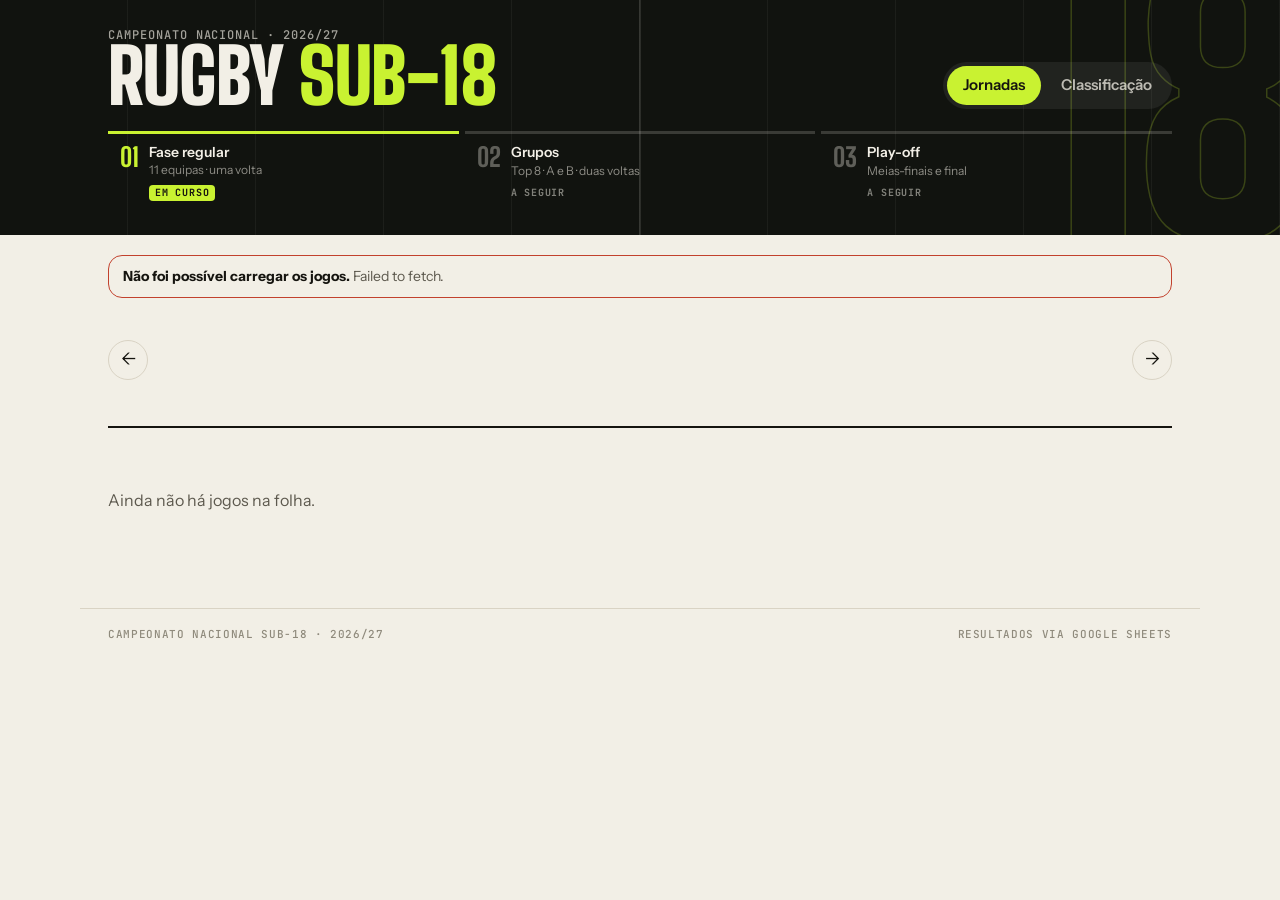
==== index.html @ 081d0318 "Evitar que os browsers usem versões antigas dos ficheiros Co-Authored-By: Claude Opus 5.5 <noreply@a" ====
<!doctype html>
<html lang="pt-PT">
<head>
<meta charset="utf-8">
<meta name="viewport" content="width=device-width, initial-scale=1">
<title>Jornadas · Rugby Sub-18</title>
<meta name="description" content="Resultados por jornada do Campeonato Nacional de Rugby Sub-18.">
<meta name="theme-color" content="#11130f">
<link rel="icon" href="assets/favicon.svg" type="image/svg+xml">
<link rel="preconnect" href="https://fonts.googleapis.com">
<link rel="preconnect" href="https://fonts.gstatic.com" crossorigin>
<link href="https://fonts.googleapis.com/css2?family=Big+Shoulders+Display:wght@600;800;900&family=Instrument+Sans:wght@400;500;600;700&family=JetBrains+Mono:wght@500;700&display=swap" rel="stylesheet">
<link rel="stylesheet" href="assets/style.css?v=3">
</head>
<body class="page-jornadas">
<a class="skip" href="#main">Saltar para o conteúdo</a>
<header class="masthead">
  <div class="wrap mast-top">
    <a class="brand" href="./">
      <span class="brand-kicker">Campeonato Nacional · <span data-epoca></span></span>
      <span class="brand-title">Rugby <em>Sub‑18</em></span>
    </a>
    <nav class="nav" aria-label="Principal">
      <a href="./" aria-current="page">Jornadas</a>
      <a href="tabela.html">Classificação</a>
    </nav>
  </div>
  <div class="wrap"><ol class="phase-track" id="phase-track" aria-label="Fases do campeonato"></ol></div>
</header>
<main id="main" class="wrap">
  <div id="status"></div>
  <section class="round-nav" aria-label="Escolher jornada">
    <div class="phase-tabs" id="phase-tabs" role="tablist"></div>
    <div class="round-strip">
      <button class="arrow" id="prev" aria-label="Jornada anterior">&#8592;</button>
      <div class="rounds" id="rounds"></div>
      <button class="arrow" id="next" aria-label="Jornada seguinte">&#8594;</button>
    </div>
  </section>
  <section class="round-head" id="round-head" aria-live="polite"></section>
  <section id="matches"></section>
</main>
<footer class="foot wrap">
  <p>Campeonato Nacional Sub‑18 · <span data-epoca></span></p>
  <p>Resultados via Google Sheets</p>
</footer>
<script src="assets/config.js?v=3"></script>
<script src="assets/app.js?v=3"></script>
<script src="assets/jornadas.js?v=3"></script>
</body>
</html>
---- assets/style.css ----
/* ==========================================================================
   Rugby Sub-18 — estilo
   Papel de giz + tinta de quadro de resultados, com um verde-lima de marcação.
   ========================================================================== */
:root {
  --paper: #f2efe6;
  --paper-2: #e8e3d6;
  --card: #fbfaf6;
  --ink: #15140f;
  --ink-2: #5d594e;
  --ink-3: #8f8a7c;
  --line: #d9d3c4;
  --board: #11130f;          /* quadro (sempre escuro) */
  --board-ink: #f2efe6;
  --board-line: rgba(242, 239, 230, .12);
  --lime: #c9f231;
  --lime-ink: #15140f;
  --win: #2f7d32;
  --loss: #c2412d;
  --draw: #8f8a7c;
  --zone: rgba(201, 242, 49, .28);
  --shadow: 0 1px 0 rgba(21, 20, 15, .04), 0 8px 24px -16px rgba(21, 20, 15, .35);

  --f-display: "Big Shoulders Display", "Arial Narrow", sans-serif;
  --f-body: "Instrument Sans", system-ui, sans-serif;
  --f-mono: "JetBrains Mono", ui-monospace, monospace;
  --r: 14px;
  color-scheme: light;
}
@media (prefers-color-scheme: dark) {
  :root {
    --paper: #0e0f0c;
    --paper-2: #181a15;
    --card: #151712;
    --ink: #eeebe2;
    --ink-2: #aaa596;
    --ink-3: #777365;
    --line: #2a2c25;
    --board: #090a08;
    --win: #8fd14f;
    --loss: #ff7a63;
    --zone: rgba(201, 242, 49, .12);
    --shadow: 0 1px 0 rgba(0, 0, 0, .3), 0 10px 30px -18px rgba(0, 0, 0, .8);
    color-scheme: dark;
  }
}

* { box-sizing: border-box; }
html { -webkit-text-size-adjust: 100%; }
body {
  margin: 0;
  background: var(--paper);
  color: var(--ink);
  font: 16px/1.5 var(--f-body);
  -webkit-font-smoothing: antialiased;
}
button { font: inherit; color: inherit; }
a { color: inherit; }
code { font-family: var(--f-mono); font-size: .85em; }
.wrap { width: 100%; max-width: 1120px; margin: 0 auto; padding: 0 16px; }
@media (min-width: 720px) { .wrap { padding: 0 28px; } }
.skip { position: absolute; left: -999px; }
.skip:focus { left: 16px; top: 16px; z-index: 10; background: var(--lime); color: var(--lime-ink); padding: 8px 12px; }
:focus-visible { outline: 2px solid var(--lime); outline-offset: 2px; }

/* ---------- emblema (riscas da camisola) ---------- */
.badge {
  flex: none;
  display: inline-block;
  width: 22px; height: 26px;
  border-radius: 5px 5px 11px 11px;
  box-shadow: inset 0 0 0 1px rgba(0, 0, 0, .18), 0 0 0 1px rgba(127, 127, 127, .25);
  position: relative;
  overflow: hidden;
}
.badge::after { /* gola */
  content: ""; position: absolute; left: 50%; top: -5px;
  width: 10px; height: 10px; margin-left: -5px; border-radius: 50%;
  background: var(--card);
  box-shadow: 0 0 0 1px rgba(127, 127, 127, .25);
}
.badge--empty { background: repeating-linear-gradient(135deg, var(--line) 0 3px, transparent 3px 6px); }

/* ---------- cabeçalho ---------- */
.masthead {
  background: var(--board);
  color: var(--board-ink);
  position: relative;
  overflow: hidden;
  isolation: isolate;
}
.masthead::before { /* linhas do campo */
  content: "";
  position: absolute; inset: 0; z-index: -1;
  background:
    linear-gradient(90deg, transparent calc(50% - 1px), var(--board-line) calc(50% - 1px) calc(50% + 1px), transparent calc(50% + 1px)),
    repeating-linear-gradient(90deg, transparent 0 calc(10% - 1px), rgba(242, 239, 230, .05) calc(10% - 1px) 10%);
}
.masthead::after { /* "18" gigante em contorno */
  content: "18";
  position: absolute; right: -2vw; top: -.22em; z-index: -1;
  font: 900 clamp(180px, 30vw, 360px)/1 var(--f-display);
  color: transparent;
  -webkit-text-stroke: 1.5px rgba(201, 242, 49, .22);
  letter-spacing: -.02em;
  pointer-events: none;
}
.mast-top {
  display: flex; align-items: flex-end; justify-content: space-between; gap: 16px;
  flex-wrap: wrap;
  padding-top: 28px; padding-bottom: 22px;
}
.brand { text-decoration: none; display: grid; gap: 2px; }
.brand-kicker {
  font: 500 12px/1.2 var(--f-mono);
  letter-spacing: .08em; text-transform: uppercase;
  color: rgba(242, 239, 230, .65);
}
.brand-title {
  font: 900 clamp(44px, 9vw, 76px)/.85 var(--f-display);
  text-transform: uppercase; letter-spacing: -.01em;
}
.brand-title em { font-style: normal; color: var(--lime); }
.nav { display: flex; gap: 4px; background: rgba(242, 239, 230, .07); padding: 4px; border-radius: 999px; }
.nav a {
  text-decoration: none; padding: 8px 16px; border-radius: 999px;
  font-weight: 600; font-size: 15px; color: rgba(242, 239, 230, .75);
}
.nav a:hover { color: var(--board-ink); }
.nav a[aria-current="page"] { background: var(--lime); color: var(--lime-ink); }

/* trilho das fases */
.phase-track {
  list-style: none; margin: 0; padding: 0 0 22px;
  display: grid; grid-template-columns: repeat(3, 1fr); gap: 6px;
}
.phase {
  display: grid; grid-template-columns: auto 1fr; grid-template-rows: auto auto;
  column-gap: 10px;
  padding: 10px 12px 12px;
  border-top: 3px solid rgba(242, 239, 230, .18);
  min-width: 0;
}
.phase-n { font: 800 26px/1 var(--f-display); grid-row: span 2; color: rgba(242, 239, 230, .35); }
.phase-body { display: grid; min-width: 0; }
.phase-name { font-weight: 600; font-size: 14px; line-height: 1.2; }
.phase-desc { font-size: 12px; color: rgba(242, 239, 230, .55); white-space: nowrap; overflow: hidden; text-overflow: ellipsis; }
.phase-tag {
  grid-column: 2; justify-self: start; margin-top: 6px;
  font: 700 10px/1 var(--f-mono); text-transform: uppercase; letter-spacing: .08em;
  color: rgba(242, 239, 230, .5);
}
.phase--done { border-top-color: rgba(201, 242, 49, .5); }
.phase--now { border-top-color: var(--lime); }
.phase--now .phase-n { color: var(--lime); }
.phase--now .phase-tag { color: var(--lime-ink); background: var(--lime); padding: 3px 6px; border-radius: 4px; }
@media (max-width: 640px) {
  .phase { grid-template-columns: 1fr; padding: 8px 2px 0; }
  .phase-n { grid-row: auto; font-size: 20px; }
  .phase-desc { display: none; }
  .phase-tag { grid-column: 1; }
}

/* ---------- avisos ---------- */
#status:not(:empty) { padding-top: 20px; }
.notice {
  border: 1px dashed var(--ink-3); border-radius: var(--r);
  padding: 10px 14px; font-size: 14px; color: var(--ink-2);
}
.notice strong { color: var(--ink); }
.notice--error { border-style: solid; border-color: var(--loss); }
.notice--soft { margin-bottom: 16px; }

/* ---------- separadores de fase ---------- */
.round-nav { padding-top: 28px; }
.phase-tabs { display: flex; gap: 6px; flex-wrap: wrap; }
.phase-tabs--page { padding-top: 28px; }
.ptab {
  border: 1px solid var(--line); background: transparent;
  border-radius: 999px; padding: 7px 14px 7px 8px; cursor: pointer;
  font-weight: 600; font-size: 14px; display: inline-flex; align-items: center; gap: 8px;
}
.ptab-n {
  font: 700 11px/1 var(--f-mono); padding: 4px 5px; border-radius: 999px;
  background: var(--paper-2); color: var(--ink-2);
}
.ptab:hover:not(:disabled) { border-color: var(--ink-3); }
.ptab[aria-selected="true"] { background: var(--ink); color: var(--paper); border-color: var(--ink); }
.ptab[aria-selected="true"] .ptab-n { background: var(--lime); color: var(--lime-ink); }
.ptab:disabled { opacity: .45; cursor: default; }

/* ---------- faixa de jornadas ---------- */
.round-strip { display: flex; align-items: center; gap: 8px; margin-top: 14px; }
.rounds {
  flex: 1; display: flex; gap: 6px; overflow-x: auto; scroll-snap-type: x proximity;
  padding: 4px 2px; scrollbar-width: none;
  mask-image: linear-gradient(90deg, transparent, #000 12px, #000 calc(100% - 12px), transparent);
}
.rounds::-webkit-scrollbar { display: none; }
.rchip {
  scroll-snap-align: center; flex: none;
  min-width: 58px; padding: 8px 6px 7px;
  border: 1px solid var(--line); border-radius: 12px; background: var(--card);
  cursor: pointer; display: grid; justify-items: center; gap: 2px;
  position: relative;
}
.rchip-n { font: 800 24px/1 var(--f-display); }
.rchip-d { font: 500 10px/1 var(--f-mono); color: var(--ink-3); text-transform: uppercase; }
.rchip--upcoming .rchip-n { color: var(--ink-3); }
.rchip--done::after, .rchip--partial::after {
  content: ""; position: absolute; top: 6px; right: 6px; width: 6px; height: 6px; border-radius: 50%;
  background: var(--win);
}
.rchip--partial::after { background: transparent; box-shadow: inset 0 0 0 1.5px var(--win); }
.rchip:hover { border-color: var(--ink-3); }
.rchip[aria-current="true"] { background: var(--ink); border-color: var(--ink); color: var(--paper); }
.rchip[aria-current="true"] .rchip-n { color: var(--lime); }
.rchip[aria-current="true"] .rchip-d { color: rgba(242, 239, 230, .6); }
@media (prefers-color-scheme: dark) { .rchip[aria-current="true"] .rchip-d { color: var(--ink-3); } }
.arrow {
  flex: none; width: 40px; height: 40px; border-radius: 50%;
  border: 1px solid var(--line); background: transparent; cursor: pointer; font-size: 18px;
}
.arrow:hover:not(:disabled) { background: var(--ink); color: var(--paper); }
.arrow:disabled { opacity: .3; cursor: default; }
@media (max-width: 480px) { .arrow { display: none; } }

/* ---------- cabeça da jornada ---------- */
.round-head {
  display: flex; justify-content: space-between; align-items: flex-end; gap: 16px; flex-wrap: wrap;
  padding: 28px 0 18px; border-bottom: 2px solid var(--ink); margin-bottom: 20px;
}
.eyebrow {
  margin: 0 0 6px; font: 500 12px/1.2 var(--f-mono); letter-spacing: .06em; text-transform: uppercase; color: var(--ink-2);
}
.round-head h1, .panel-head h1 {
  margin: 0; font: 900 clamp(44px, 8vw, 72px)/.9 var(--f-display); text-transform: uppercase; letter-spacing: -.01em;
}
.round-stats { display: flex; gap: 24px; margin: 0; }
.round-stats div { display: grid; }
.round-stats dt { font: 500 11px/1 var(--f-mono); text-transform: uppercase; letter-spacing: .08em; color: var(--ink-3); }
.round-stats dd { margin: 4px 0 0; font: 800 34px/1 var(--f-display); }
.round-stats small { font-size: .55em; color: var(--ink-3); }

/* ---------- jogos ---------- */
.match-grid { display: grid; gap: 12px; grid-template-columns: repeat(auto-fill, minmax(min(100%, 330px), 1fr)); }
.group-label {
  margin: 8px 0 12px; font: 800 22px/1 var(--f-display); text-transform: uppercase; letter-spacing: .02em;
  display: flex; align-items: center; gap: 10px;
}
.group-label::after { content: ""; flex: 1; height: 1px; background: var(--line); }
.match-grid + .group-label { margin-top: 28px; }

.match {
  background: var(--card); border: 1px solid var(--line); border-radius: var(--r);
  box-shadow: var(--shadow); overflow: hidden;
}
.match-meta {
  display: flex; justify-content: space-between; gap: 12px;
  padding: 10px 14px 8px; font: 500 11px/1.3 var(--f-mono); text-transform: uppercase; letter-spacing: .04em; color: var(--ink-3);
}
.match-local { text-align: right; white-space: nowrap; overflow: hidden; text-overflow: ellipsis; }
.side {
  display: grid; grid-template-columns: auto 1fr auto auto 56px; align-items: center; gap: 10px;
  padding: 8px 0 8px 14px; position: relative;
}
.side + .side { border-top: 1px dashed var(--line); }
.side-name { font-weight: 600; min-width: 0; white-space: nowrap; overflow: hidden; text-overflow: ellipsis; }
.side-name .short, .c-team .short { display: none; }
.side-tags { display: flex; gap: 4px; }
.tag {
  font: 700 10px/1 var(--f-mono); padding: 3px 5px; border-radius: 4px;
  background: var(--lime); color: var(--lime-ink); letter-spacing: .04em;
}
.side-tries { font: 500 11px/1 var(--f-mono); color: var(--ink-3); }
.side-score {
  align-self: stretch; display: grid; place-items: center;
  font: 800 30px/1 var(--f-display); font-variant-numeric: tabular-nums;
  background: var(--board); color: var(--board-ink);
  margin: -8px 0;
}
.side + .side .side-score { border-top: 1px solid rgba(242, 239, 230, .1); }
.side.is-win .side-score { color: var(--lime); }
.side.is-win::before {
  content: ""; position: absolute; left: 0; top: 8px; bottom: 8px; width: 3px; border-radius: 0 3px 3px 0; background: var(--lime);
}
.side.is-loss .side-name { color: var(--ink-2); font-weight: 500; }
.side.is-loss .side-score { color: rgba(242, 239, 230, .55); }
.match.is-upcoming .side { grid-template-columns: auto 1fr; padding-right: 14px; }
.match.is-upcoming .side-score, .match.is-upcoming .side-tags { display: none; }
.match-pending {
  border-top: 1px solid var(--line); padding: 8px 14px; background: var(--paper-2);
  font: 500 11px/1.3 var(--f-mono); text-transform: uppercase; letter-spacing: .04em; color: var(--ink-2);
}
.match-obs { margin: 0; padding: 8px 14px; border-top: 1px solid var(--line); font-size: 13px; color: var(--ink-2); }
@media (max-width: 400px) {
  .side-name .long { display: none; }
  .side-name .short { display: inline; }
}

.bye {
  margin-top: 16px; display: flex; flex-wrap: wrap; align-items: center; gap: 8px 14px;
  padding: 12px 14px; border: 1px dashed var(--ink-3); border-radius: var(--r);
}
.bye-label { font: 700 11px/1 var(--f-mono); text-transform: uppercase; letter-spacing: .08em; color: var(--ink-3); }
.bye-team { display: inline-flex; align-items: center; gap: 8px; font-weight: 600; }
.empty { color: var(--ink-2); padding: 40px 0; }

/* ---------- classificação ---------- */
.panel-head { padding: 24px 0 18px; border-bottom: 2px solid var(--ink); margin-bottom: 20px; }
.panel-head p { margin: 8px 0 0; color: var(--ink-2); max-width: 60ch; }
.table-wrap {
  background: var(--card); border: 1px solid var(--line); border-radius: var(--r); box-shadow: var(--shadow);
  overflow: hidden;
}
.standings { width: 100%; border-collapse: collapse; font-variant-numeric: tabular-nums; }
.standings th {
  font: 500 11px/1 var(--f-mono); text-transform: uppercase; letter-spacing: .06em; color: var(--ink-3);
  padding: 12px 6px; text-align: center; border-bottom: 1px solid var(--line);
}
.standings td { padding: 10px 6px; text-align: center; font: 500 14px/1.2 var(--f-mono); border-top: 1px solid var(--line); }
.standings tbody tr:first-child td { border-top: 0; }
.standings .c-pos { width: 44px; font: 800 20px/1 var(--f-display); padding-left: 12px; }
.standings th.c-pos { font: 500 11px/1 var(--f-mono); }
.standings .c-team { text-align: left; font: 600 15px/1.2 var(--f-body); }
.standings .c-team { padding-left: 10px; }
.standings th.c-team { font: 500 11px/1 var(--f-mono); }
.team-cell { display: flex; align-items: center; gap: 10px; }
.standings .c-pts { font: 800 22px/1 var(--f-display); width: 56px; }
.standings td.c-pts { background: var(--paper-2); }
.standings th.c-pts { font: 500 11px/1 var(--f-mono); }
.standings .c-dif { color: var(--ink-2); }
.standings .c-form { width: 120px; padding-right: 14px; }
tr.in-zone td.c-pos { box-shadow: inset 4px 0 0 var(--lime); }
tr.in-zone td.c-pts { background: var(--zone); }
tr.cut td { border-bottom: 2px solid var(--ink); }
.f {
  display: inline-grid; place-items: center; width: 18px; height: 18px; margin: 0 1px; border-radius: 4px;
  font: 700 10px/1 var(--f-mono); font-style: normal; color: #fff;
}
.f--V { background: var(--win); }
.f--E { background: var(--draw); }
.f--D { background: var(--loss); }
@media (prefers-color-scheme: dark) { .f { color: #0e0f0c; } }
.zone-note {
  margin: 0; padding: 10px 14px; border-top: 1px solid var(--line);
  display: flex; align-items: center; gap: 8px; font-size: 13px; color: var(--ink-2);
}
.zone-swatch { width: 12px; height: 12px; border-radius: 3px; background: var(--lime); }
.is-projection .standings tbody { opacity: .75; }
@media (max-width: 860px) { .hide-m { display: none; } }
@media (max-width: 560px) {
  .hide-s { display: none; }
  .standings td, .standings th { padding-left: 4px; padding-right: 4px; }
  .standings .c-team .long { display: none; }
  .standings .c-team .short { display: inline; }
  .team-cell { gap: 8px; font-size: 14px; }
}

.groups { display: grid; gap: 24px; }
@media (min-width: 1000px) {
  .groups { grid-template-columns: 1fr 1fr; }
  .groups .hide-s { display: none; }
  .groups .c-team .long { display: none; }
  .groups .c-team .short { display: inline; }
}

/* ---------- play-off ---------- */
.bracket { display: grid; gap: 16px; align-items: center; }
.br-col { display: grid; gap: 16px; position: relative; }
@media (min-width: 900px) {
  .bracket { grid-template-columns: 1.1fr 1fr .8fr; gap: 40px; }
  .br-col:first-child::after { /* conectores */
    content: ""; position: absolute; right: -20px; top: 25%; bottom: 25%; width: 20px;
    border: 2px solid var(--line); border-left: 0; border-radius: 0 12px 12px 0;
  }
  .br-col--final::before, .br-col--final::after {
    content: ""; position: absolute; top: 50%; width: 20px; border-top: 2px solid var(--line);
  }
  .br-col--final::before { left: -20px; }
  .br-col--final::after { right: -40px; width: 40px; }
}
.bm { background: var(--card); border: 1px solid var(--line); border-radius: var(--r); overflow: hidden; box-shadow: var(--shadow); }
.bm-label {
  margin: 0; display: flex; justify-content: space-between; gap: 8px; padding: 10px 14px 8px;
  font: 500 11px/1.2 var(--f-mono); text-transform: uppercase; letter-spacing: .05em; color: var(--ink-3);
}
.bm-label span:first-child { color: var(--ink); font-weight: 700; }
.bt { display: grid; grid-template-columns: auto 1fr 56px; align-items: center; gap: 10px; padding-left: 14px; min-height: 46px; }
.bt + .bt { border-top: 1px dashed var(--line); }
.bt-name { font-weight: 600; }
.bt.is-tbd .bt-name { color: var(--ink-3); font-weight: 500; font-style: italic; }
.bt.is-loss .bt-name { color: var(--ink-2); font-weight: 500; }
.bt-score {
  align-self: stretch; display: grid; place-items: center;
  background: var(--board); color: var(--board-ink); font: 800 28px/1 var(--f-display);
}
.bt-score:empty { background: var(--paper-2); }
.bt.is-win .bt-score { color: var(--lime); }
.bt.is-loss .bt-score { color: rgba(242, 239, 230, .55); }
.champ {
  border-radius: var(--r); padding: 18px; background: var(--board); color: var(--board-ink);
  display: grid; gap: 8px; position: relative; overflow: hidden; padding-right: 72px;
}
.champ::after {
  content: ""; position: absolute; right: 18px; top: 14px; width: 40px; height: 52px;
  border: 4px solid rgba(201, 242, 49, .35); border-top: 0; border-bottom: 0;
  background: linear-gradient(transparent 58%, rgba(201, 242, 49, .35) 58% calc(58% + 4px), transparent calc(58% + 4px));
}
.champ-label { font: 500 11px/1 var(--f-mono); text-transform: uppercase; letter-spacing: .08em; color: rgba(242, 239, 230, .6); }
.champ-team { font: 900 32px/1 var(--f-display); text-transform: uppercase; display: flex; align-items: center; gap: 12px; color: rgba(242, 239, 230, .4); }
.champ.is-set .champ-team { color: var(--lime); }
.hint { font-size: 13px; color: var(--ink-2); margin-top: 16px; }

/* ---------- regras / rodapé ---------- */
.rules { margin-top: 28px; border-top: 1px solid var(--line); padding-top: 14px; color: var(--ink-2); font-size: 14px; }
.rules summary { cursor: pointer; font-weight: 600; color: var(--ink); }
.foot {
  margin-top: 56px; padding-top: 18px; padding-bottom: 32px; border-top: 1px solid var(--line);
  display: flex; justify-content: space-between; flex-wrap: wrap; gap: 8px;
  font: 500 11px/1.4 var(--f-mono); text-transform: uppercase; letter-spacing: .06em; color: var(--ink-3);
}
.foot p { margin: 0; }
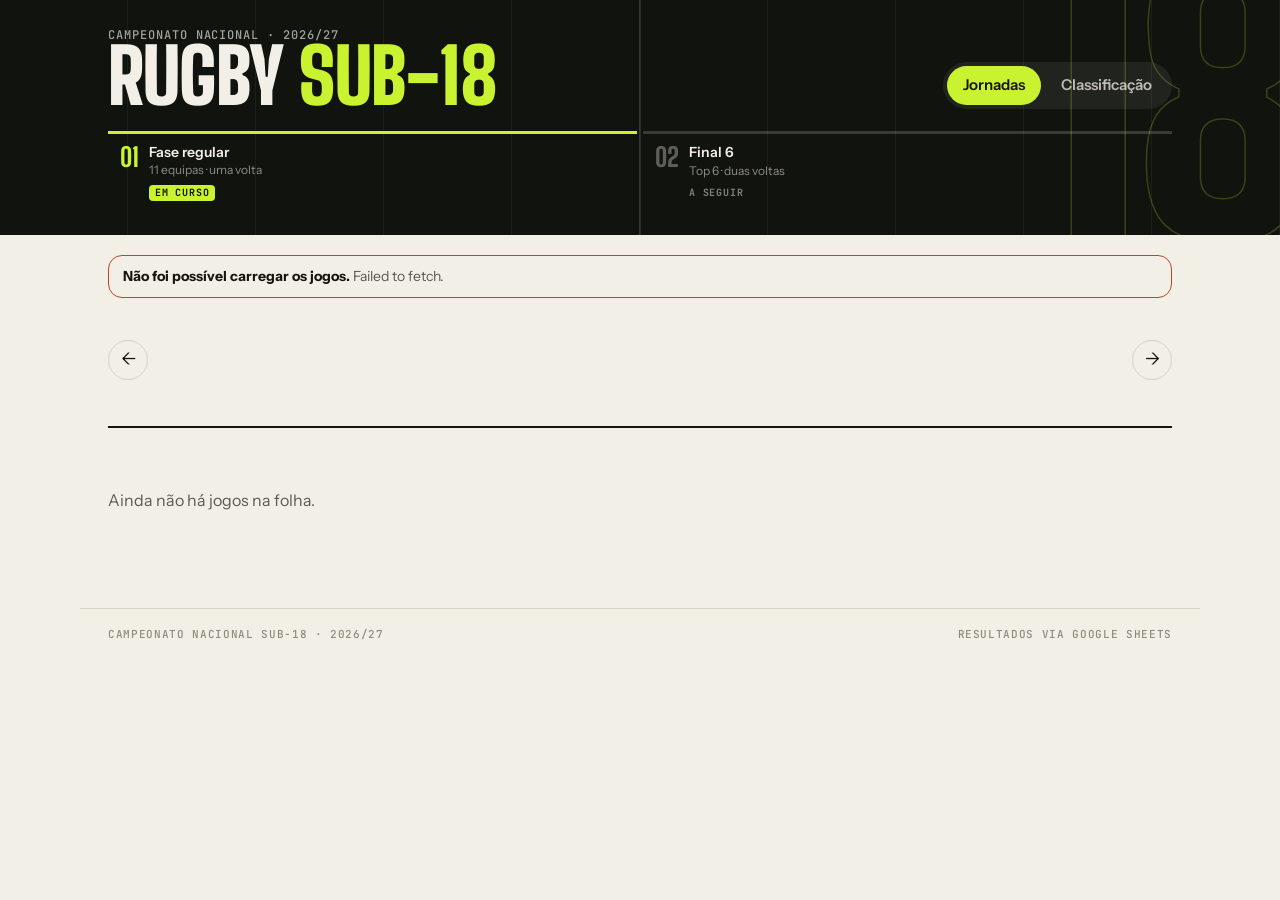
==== commit 65e3e27c: "Novo formato: fase regular + Final 6 (top 6, duas voltas) Remove os grupos A/B e o play-off. A Final" ====
--- a/index.html
+++ b/index.html
@@ -10,7 +10,7 @@
 <link rel="preconnect" href="https://fonts.googleapis.com">
 <link rel="preconnect" href="https://fonts.gstatic.com" crossorigin>
 <link href="https://fonts.googleapis.com/css2?family=Big+Shoulders+Display:wght@600;800;900&family=Instrument+Sans:wght@400;500;600;700&family=JetBrains+Mono:wght@500;700&display=swap" rel="stylesheet">
-<link rel="stylesheet" href="assets/style.css?v=3">
+<link rel="stylesheet" href="assets/style.css?v=4">
 </head>
 <body class="page-jornadas">
 <a class="skip" href="#main">Saltar para o conteúdo</a>
@@ -44,8 +44,10 @@
   <p>Campeonato Nacional Sub‑18 · <span data-epoca></span></p>
   <p>Resultados via Google Sheets</p>
 </footer>
-<script src="assets/config.js?v=3"></script>
-<script src="assets/app.js?v=3"></script>
-<script src="assets/jornadas.js?v=3"></script>
+<script src="assets/config.js?v=4"></script>
+<script src="assets/app.js?v=4"></script>
+<script src="assets/jornadas.js?v=4"></script>
+<script>window.va = window.va || function () { (window.vaq = window.vaq || []).push(arguments); };</script>
+<script defer src="/_vercel/insights/script.js"></script>
 </body>
 </html>
--- a/assets/style.css
+++ b/assets/style.css
@@ -132,7 +132,7 @@
 /* trilho das fases */
 .phase-track {
   list-style: none; margin: 0; padding: 0 0 22px;
-  display: grid; grid-template-columns: repeat(3, 1fr); gap: 6px;
+  display: grid; grid-auto-flow: column; grid-auto-columns: 1fr; gap: 6px;
 }
 .phase {
   display: grid; grid-template-columns: auto 1fr; grid-template-rows: auto auto;
@@ -365,39 +365,7 @@
   .groups .c-team .short { display: inline; }
 }
 
-/* ---------- play-off ---------- */
-.bracket { display: grid; gap: 16px; align-items: center; }
-.br-col { display: grid; gap: 16px; position: relative; }
-@media (min-width: 900px) {
-  .bracket { grid-template-columns: 1.1fr 1fr .8fr; gap: 40px; }
-  .br-col:first-child::after { /* conectores */
-    content: ""; position: absolute; right: -20px; top: 25%; bottom: 25%; width: 20px;
-    border: 2px solid var(--line); border-left: 0; border-radius: 0 12px 12px 0;
-  }
-  .br-col--final::before, .br-col--final::after {
-    content: ""; position: absolute; top: 50%; width: 20px; border-top: 2px solid var(--line);
-  }
-  .br-col--final::before { left: -20px; }
-  .br-col--final::after { right: -40px; width: 40px; }
-}
-.bm { background: var(--card); border: 1px solid var(--line); border-radius: var(--r); overflow: hidden; box-shadow: var(--shadow); }
-.bm-label {
-  margin: 0; display: flex; justify-content: space-between; gap: 8px; padding: 10px 14px 8px;
-  font: 500 11px/1.2 var(--f-mono); text-transform: uppercase; letter-spacing: .05em; color: var(--ink-3);
-}
-.bm-label span:first-child { color: var(--ink); font-weight: 700; }
-.bt { display: grid; grid-template-columns: auto 1fr 56px; align-items: center; gap: 10px; padding-left: 14px; min-height: 46px; }
-.bt + .bt { border-top: 1px dashed var(--line); }
-.bt-name { font-weight: 600; }
-.bt.is-tbd .bt-name { color: var(--ink-3); font-weight: 500; font-style: italic; }
-.bt.is-loss .bt-name { color: var(--ink-2); font-weight: 500; }
-.bt-score {
-  align-self: stretch; display: grid; place-items: center;
-  background: var(--board); color: var(--board-ink); font: 800 28px/1 var(--f-display);
-}
-.bt-score:empty { background: var(--paper-2); }
-.bt.is-win .bt-score { color: var(--lime); }
-.bt.is-loss .bt-score { color: rgba(242, 239, 230, .55); }
+/* ---------- campeão ---------- */
 .champ {
   border-radius: var(--r); padding: 18px; background: var(--board); color: var(--board-ink);
   display: grid; gap: 8px; position: relative; overflow: hidden; padding-right: 72px;
@@ -410,7 +378,8 @@
 .champ-label { font: 500 11px/1 var(--f-mono); text-transform: uppercase; letter-spacing: .08em; color: rgba(242, 239, 230, .6); }
 .champ-team { font: 900 32px/1 var(--f-display); text-transform: uppercase; display: flex; align-items: center; gap: 12px; color: rgba(242, 239, 230, .4); }
 .champ.is-set .champ-team { color: var(--lime); }
-.hint { font-size: 13px; color: var(--ink-2); margin-top: 16px; }
+.champ.is-lead .champ-team { color: var(--board-ink); }
+.champ { margin-bottom: 20px; }
 
 /* ---------- regras / rodapé ---------- */
 .rules { margin-top: 28px; border-top: 1px solid var(--line); padding-top: 14px; color: var(--ink-2); font-size: 14px; }
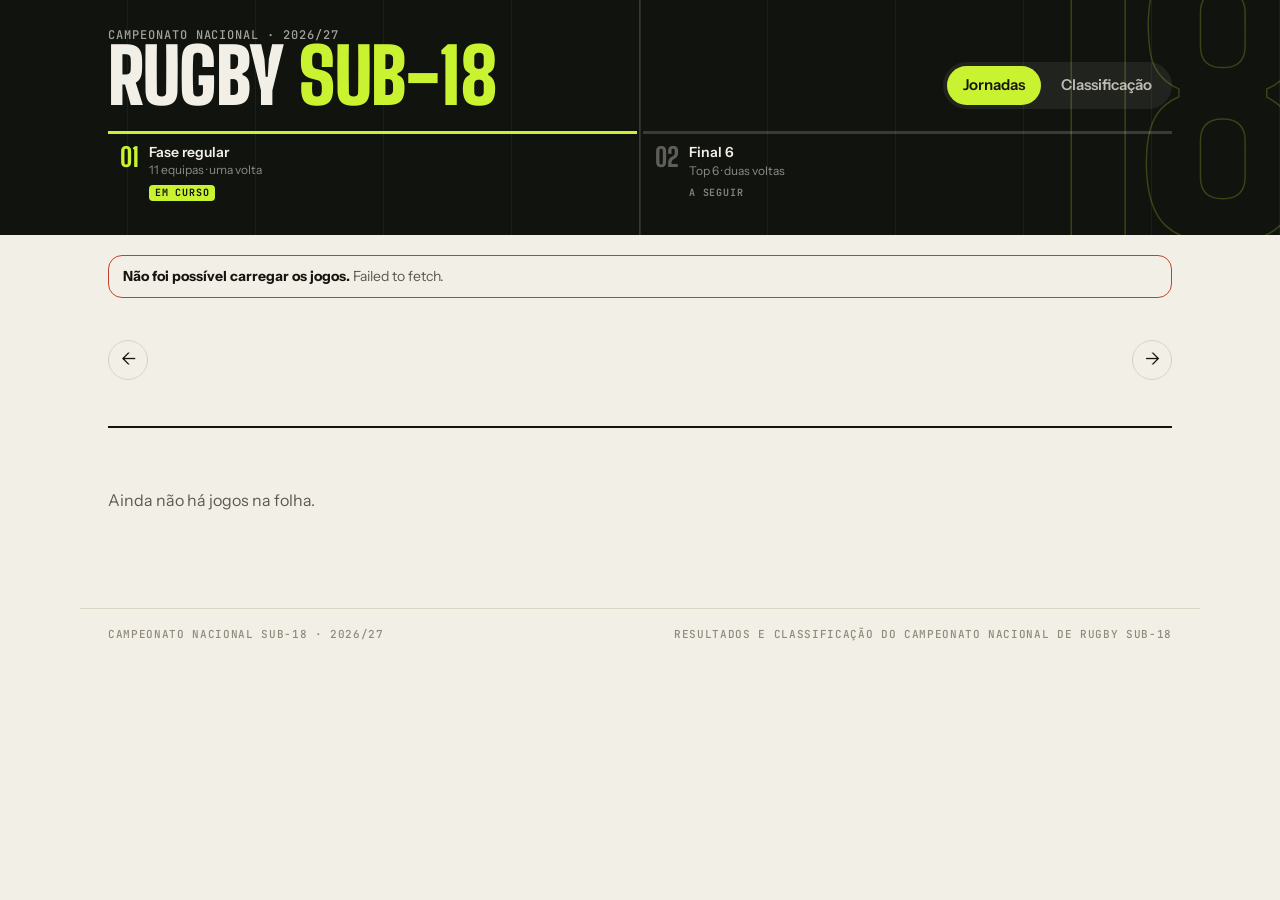
==== commit 8ed47b8a: "Preparar o site para o Google e para partilhas Títulos e descrições, URL canónico, imagem de partilh" ====
--- a/index.html
+++ b/index.html
@@ -3,14 +3,26 @@
 <head>
 <meta charset="utf-8">
 <meta name="viewport" content="width=device-width, initial-scale=1">
-<title>Jornadas · Rugby Sub-18</title>
-<meta name="description" content="Resultados por jornada do Campeonato Nacional de Rugby Sub-18.">
+<title>Rugby Sub-18 · Campeonato Nacional 2026/27 · Resultados por jornada</title>
+<meta name="description" content="Resultados, jogos e calendário do Campeonato Nacional de Rugby Sub-18 2026/27, jornada a jornada: Direito, CDUL, Agronomia, Belenenses, Cascais, Académica, CDUP, Sport, Santarém, Técnico e São Miguel.">
+<link rel="canonical" href="https://rugby-sub18.vercel.app/">
+<meta property="og:type" content="website">
+<meta property="og:locale" content="pt_PT">
+<meta property="og:site_name" content="Rugby Sub-18 · Campeonato Nacional">
+<meta property="og:title" content="Rugby Sub-18 · Campeonato Nacional 2026/27 · Resultados por jornada">
+<meta property="og:description" content="Resultados, jogos e calendário do Campeonato Nacional de Rugby Sub-18 2026/27, jornada a jornada: Direito, CDUL, Agronomia, Belenenses, Cascais, Académica, CDUP, Sport, Santarém, Técnico e São Miguel.">
+<meta property="og:url" content="https://rugby-sub18.vercel.app/">
+<meta property="og:image" content="https://rugby-sub18.vercel.app/assets/partilha.png">
+<meta property="og:image:width" content="1200">
+<meta property="og:image:height" content="630">
+<meta name="twitter:card" content="summary_large_image">
 <meta name="theme-color" content="#11130f">
 <link rel="icon" href="assets/favicon.svg" type="image/svg+xml">
 <link rel="preconnect" href="https://fonts.googleapis.com">
 <link rel="preconnect" href="https://fonts.gstatic.com" crossorigin>
 <link href="https://fonts.googleapis.com/css2?family=Big+Shoulders+Display:wght@600;800;900&family=Instrument+Sans:wght@400;500;600;700&family=JetBrains+Mono:wght@500;700&display=swap" rel="stylesheet">
-<link rel="stylesheet" href="assets/style.css?v=4">
+<link rel="stylesheet" href="assets/style.css?v=6">
+<script type="application/ld+json">{"@context":"https://schema.org","@type":"WebSite","name":"Rugby Sub-18 · Campeonato Nacional","url":"https://rugby-sub18.vercel.app/","inLanguage":"pt-PT"}</script>
 </head>
 <body class="page-jornadas">
 <a class="skip" href="#main">Saltar para o conteúdo</a>
@@ -42,11 +54,11 @@
 </main>
 <footer class="foot wrap">
   <p>Campeonato Nacional Sub‑18 · <span data-epoca></span></p>
-  <p>Resultados via Google Sheets</p>
+  <p>Resultados e classificação do Campeonato Nacional de Rugby Sub‑18</p>
 </footer>
-<script src="assets/config.js?v=4"></script>
-<script src="assets/app.js?v=4"></script>
-<script src="assets/jornadas.js?v=4"></script>
+<script src="assets/config.js?v=6"></script>
+<script src="assets/app.js?v=6"></script>
+<script src="assets/jornadas.js?v=6"></script>
 <script>window.va = window.va || function () { (window.vaq = window.vaq || []).push(arguments); };</script>
 <script defer src="/_vercel/insights/script.js"></script>
 </body>
--- a/assets/style.css
+++ b/assets/style.css
@@ -79,6 +79,13 @@
   background: var(--card);
   box-shadow: 0 0 0 1px rgba(127, 127, 127, .25);
 }
+.crest {
+  flex: none; display: inline-grid; place-items: center;
+  width: 30px; height: 30px; padding: 3px; border-radius: 8px;
+  box-shadow: 0 0 0 1px rgba(127, 127, 127, .25);
+}
+.crest img { width: 100%; height: 100%; object-fit: contain; display: block; }
+.champ-team .crest { width: 44px; height: 44px; padding: 4px; }
 .badge--empty { background: repeating-linear-gradient(135deg, var(--line) 0 3px, transparent 3px 6px); }
 
 /* ---------- cabeçalho ---------- */
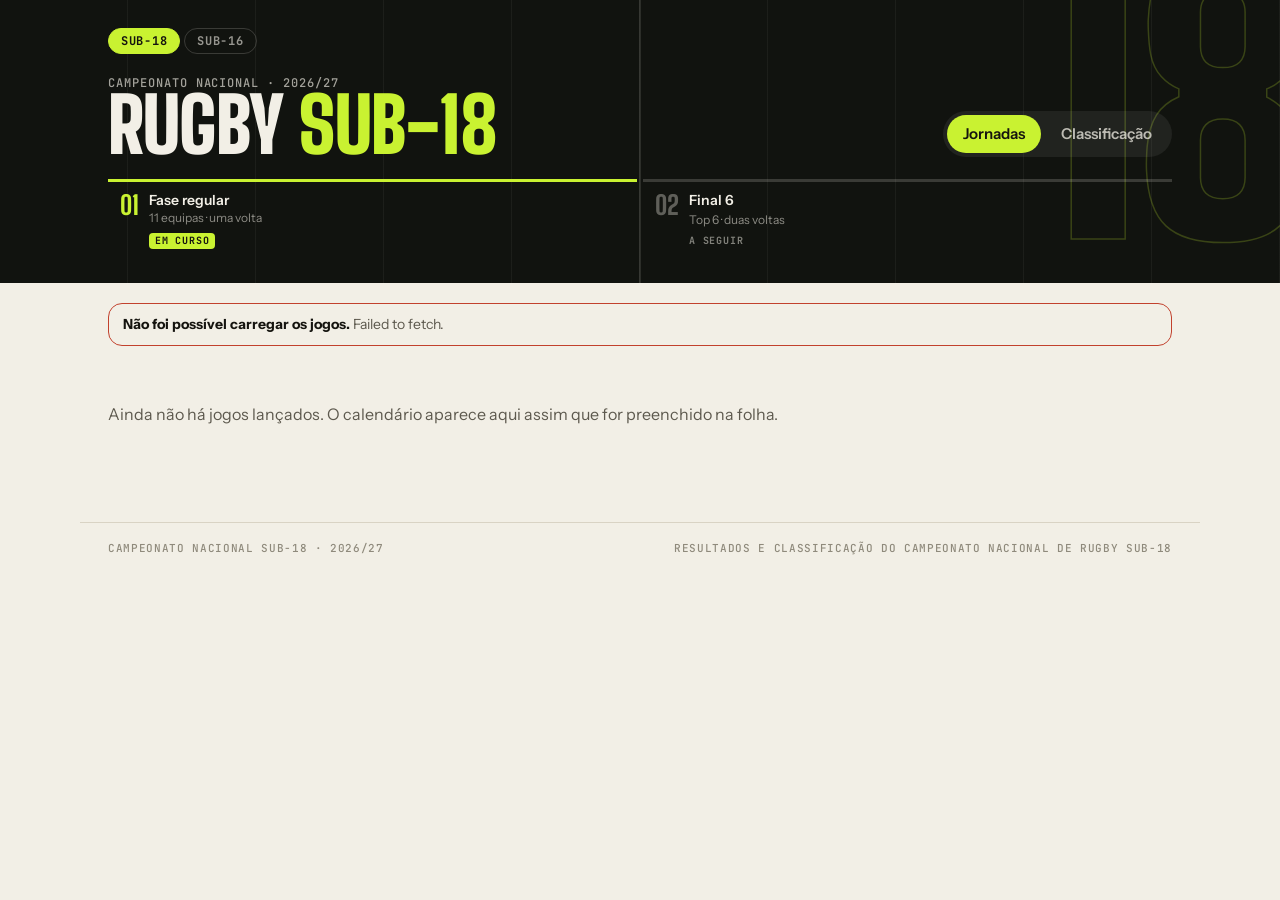
==== commit ae6c7002: "Empates sem vencedor no cartão do jogo; horas da folha em 12h/24h Num empate, o cartão marcava como " ====
--- a/index.html
+++ b/index.html
@@ -5,10 +5,11 @@
 <meta name="viewport" content="width=device-width, initial-scale=1">
 <title>Rugby Sub-18 · Campeonato Nacional 2026/27 · Resultados por jornada</title>
 <meta name="description" content="Resultados, jogos e calendário do Campeonato Nacional de Rugby Sub-18 2026/27, jornada a jornada: Direito, CDUL, Agronomia, Belenenses, Cascais, Académica, CDUP, Sport, Santarém, Técnico e São Miguel.">
+<meta name="google-site-verification" content="qMNDaPv_n4s8xUjDLk_QIbVwMfUueHqk075moEz9dtM">
 <link rel="canonical" href="https://rugby-sub18.vercel.app/">
 <meta property="og:type" content="website">
 <meta property="og:locale" content="pt_PT">
-<meta property="og:site_name" content="Rugby Sub-18 · Campeonato Nacional">
+<meta property="og:site_name" content="Rugby Sub-18 e Sub-16 · Campeonatos Nacionais">
 <meta property="og:title" content="Rugby Sub-18 · Campeonato Nacional 2026/27 · Resultados por jornada">
 <meta property="og:description" content="Resultados, jogos e calendário do Campeonato Nacional de Rugby Sub-18 2026/27, jornada a jornada: Direito, CDUL, Agronomia, Belenenses, Cascais, Académica, CDUP, Sport, Santarém, Técnico e São Miguel.">
 <meta property="og:url" content="https://rugby-sub18.vercel.app/">
@@ -21,13 +22,17 @@
 <link rel="preconnect" href="https://fonts.googleapis.com">
 <link rel="preconnect" href="https://fonts.gstatic.com" crossorigin>
 <link href="https://fonts.googleapis.com/css2?family=Big+Shoulders+Display:wght@600;800;900&family=Instrument+Sans:wght@400;500;600;700&family=JetBrains+Mono:wght@500;700&display=swap" rel="stylesheet">
-<link rel="stylesheet" href="assets/style.css?v=6">
-<script type="application/ld+json">{"@context":"https://schema.org","@type":"WebSite","name":"Rugby Sub-18 · Campeonato Nacional","url":"https://rugby-sub18.vercel.app/","inLanguage":"pt-PT"}</script>
+<link rel="stylesheet" href="assets/style.css?v=8">
+<script type="application/ld+json">{"@context":"https://schema.org","@type":"WebSite","name":"Rugby Sub-18 e Sub-16 · Campeonatos Nacionais","url":"https://rugby-sub18.vercel.app/","inLanguage":"pt-PT"}</script>
 </head>
-<body class="page-jornadas">
+<body class="page-jornadas" data-escalao="sub18" data-root="">
 <a class="skip" href="#main">Saltar para o conteúdo</a>
 <header class="masthead">
   <div class="wrap mast-top">
+    <nav class="esc" aria-label="Escalão">
+      <a href="./" aria-current="page">Sub-18</a>
+      <a href="sub16/">Sub-16</a>
+    </nav>
     <a class="brand" href="./">
       <span class="brand-kicker">Campeonato Nacional · <span data-epoca></span></span>
       <span class="brand-title">Rugby <em>Sub‑18</em></span>
@@ -56,9 +61,9 @@
   <p>Campeonato Nacional Sub‑18 · <span data-epoca></span></p>
   <p>Resultados e classificação do Campeonato Nacional de Rugby Sub‑18</p>
 </footer>
-<script src="assets/config.js?v=6"></script>
-<script src="assets/app.js?v=6"></script>
-<script src="assets/jornadas.js?v=6"></script>
+<script src="assets/config.js?v=8"></script>
+<script src="assets/app.js?v=8"></script>
+<script src="assets/jornadas.js?v=8"></script>
 <script>window.va = window.va || function () { (window.vaq = window.vaq || []).push(arguments); };</script>
 <script defer src="/_vercel/insights/script.js"></script>
 </body>
--- a/assets/style.css
+++ b/assets/style.css
@@ -46,6 +46,7 @@
 }
 
 * { box-sizing: border-box; }
+[hidden] { display: none !important; }
 html { -webkit-text-size-adjust: 100%; }
 body {
   margin: 0;
@@ -112,11 +113,22 @@
   letter-spacing: -.02em;
   pointer-events: none;
 }
+body[data-escalao="sub16"] .masthead::after { content: "16"; }
 .mast-top {
   display: flex; align-items: flex-end; justify-content: space-between; gap: 16px;
   flex-wrap: wrap;
   padding-top: 28px; padding-bottom: 22px;
 }
+.esc {
+  flex-basis: 100%; display: flex; gap: 4px; margin-bottom: 6px;
+}
+.esc a {
+  text-decoration: none; padding: 5px 12px; border-radius: 999px;
+  font: 700 12px/1.2 var(--f-mono); letter-spacing: .06em; text-transform: uppercase;
+  color: rgba(242, 239, 230, .6); border: 1px solid rgba(242, 239, 230, .18);
+}
+.esc a:hover { color: var(--board-ink); border-color: rgba(242, 239, 230, .4); }
+.esc a[aria-current="page"] { color: var(--lime-ink); background: var(--lime); border-color: var(--lime); }
 .brand { text-decoration: none; display: grid; gap: 2px; }
 .brand-kicker {
   font: 500 12px/1.2 var(--f-mono);
